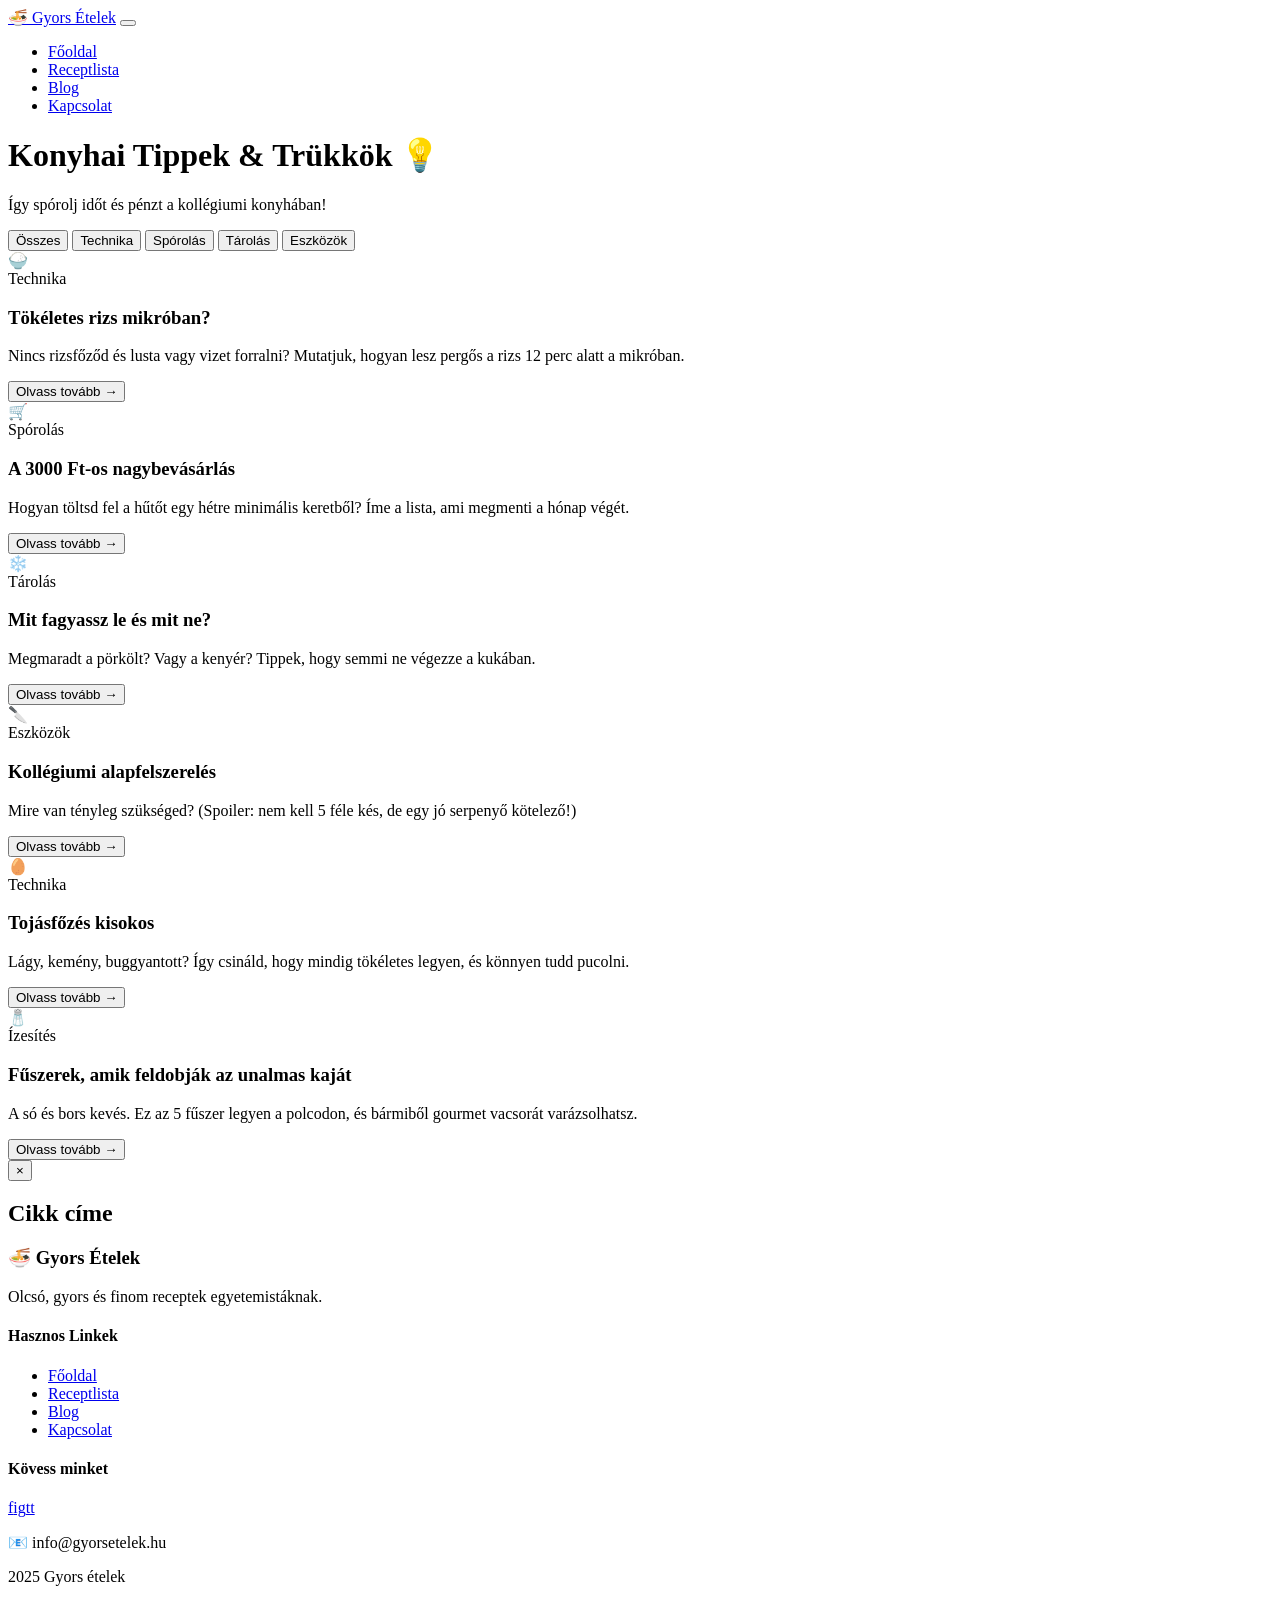
==== blog.html @ d2eace63 "Add files via upload" ====
<!DOCTYPE html>
<html lang="hu">
<head>
    <meta charset="UTF-8">
    <meta name="viewport" content="width=device-width, initial-scale=1.0">
    <meta name="author" content="Dányi Ádám">
    <meta name="description" content="Konyhai tippek, trükkök és spórolási tanácsok egyetemistáknak. Így főzz olcsón és okosan a kollégiumi konyhában!">
    <title>Főzési Tippek & Trükkök - Gyors Ételek</title>
    
<link rel="preconnect" href="https://fonts.googleapis.com">
<link rel="preconnect" href="https://fonts.gstatic.com" crossorigin>
<link href="https://fonts.googleapis.com/css2?family=Bitcount+Grid+Double+Ink:wght@100..900&family=Poppins:ital,wght@0,100;0,200;0,300;0,400;0,500;0,600;0,700;0,800;0,900;1,100;1,200;1,300;1,400;1,500;1,600;1,700;1,800;1,900&family=Roboto+Mono:ital,wght@0,100..700;1,100..700&display=swap" rel="stylesheet">
    <link rel="stylesheet" href="css/style.css">
    <link rel="icon" href="img/favicon.svg" type="image/svg+xml">

    <script src="js/blog.js" defer></script>
    <script src="js/main.js" defer></script>
</head>
<body>

    <nav>
        <div class="nav-container">
            <a href="index.html" class="logo">🍜 Gyors Ételek</a>
            <button class="menu-toggle" id="mobile-menu">
                <span class="bar"></span>
                <span class="bar"></span>
                <span class="bar"></span>
            </button>
            <ul class="nav-links" id="navLinks">
                <li><a href="index.html">Főoldal</a></li>
                <li><a href="receptek.html">Receptlista</a></li>
                <li><a href="blog.html" class="active">Blog</a></li>
                <li><a href="kapcsolat.html">Kapcsolat</a></li>
            </ul>
        </div>
    </nav>

    <main>
        <header>
            <div class="page-header">
                <h1>Konyhai Tippek & Trükkök 💡</h1>
                <p>Így spórolj időt és pénzt a kollégiumi konyhában!</p>
            </div>
        </header>

        <div class="filter-container">
            <button class="filter-btn active" data-filter="all">Összes</button>
            <button class="filter-btn" data-filter="technika">Technika</button>
            <button class="filter-btn" data-filter="sporolas">Spórolás</button>
            <button class="filter-btn" data-filter="tarolas">Tárolás</button>
            <button class="filter-btn" data-filter="eszkoz">Eszközök</button>
        </div>

        <div class="blog-section">
            <div class="recipe-grid"> 
                
                <article class="blog-card" data-category="technika" data-id="rizs">
                    <div class="blog-image">🍚</div>
                    <div class="blog-content">
                        <span class="blog-tag technika">Technika</span>
                        <h3>Tökéletes rizs mikróban?</h3>
                        <p>Nincs rizsfőződ és lusta vagy vizet forralni? Mutatjuk, hogyan lesz pergős a rizs 12 perc alatt a mikróban.</p>
                        <button class="read-more">Olvass tovább &rarr;</button>
                    </div>
                </article>

                <article class="blog-card" data-category="sporolas" data-id="bevasarlas">
                    <div class="blog-image">🛒</div>
                    <div class="blog-content">
                        <span class="blog-tag sporolas">Spórolás</span>
                        <h3>A 3000 Ft-os nagybevásárlás</h3>
                        <p>Hogyan töltsd fel a hűtőt egy hétre minimális keretből? Íme a lista, ami megmenti a hónap végét.</p>
                        <button class="read-more">Olvass tovább &rarr;</button>
                    </div>
                </article>

                <article class="blog-card" data-category="tarolas" data-id="fagyasztas">
                    <div class="blog-image">❄️</div>
                    <div class="blog-content">
                        <span class="blog-tag tarolas">Tárolás</span>
                        <h3>Mit fagyassz le és mit ne?</h3>
                        <p>Megmaradt a pörkölt? Vagy a kenyér? Tippek, hogy semmi ne végezze a kukában.</p>
                        <button class="read-more">Olvass tovább &rarr;</button>
                    </div>
                </article>

                <article class="blog-card" data-category="eszkoz" data-id="eszkozok">
                    <div class="blog-image">🔪</div>
                    <div class="blog-content">
                        <span class="blog-tag eszkoz">Eszközök</span>
                        <h3>Kollégiumi alapfelszerelés</h3>
                        <p>Mire van tényleg szükséged? (Spoiler: nem kell 5 féle kés, de egy jó serpenyő kötelező!)</p>
                        <button class="read-more">Olvass tovább &rarr;</button>
                    </div>
                </article>

                <article class="blog-card" data-category="technika" data-id="tojas">
                    <div class="blog-image">🥚</div>
                    <div class="blog-content">
                        <span class="blog-tag technika">Technika</span>
                        <h3>Tojásfőzés kisokos</h3>
                        <p>Lágy, kemény, buggyantott? Így csináld, hogy mindig tökéletes legyen, és könnyen tudd pucolni.</p>
                        <button class="read-more">Olvass tovább &rarr;</button>
                    </div>
                </article>

                <article class="blog-card" data-category="technika" data-id="fuszerek">
                    <div class="blog-image">🧂</div>
                    <div class="blog-content">
                        <span class="blog-tag technika">Ízesítés</span>
                        <h3>Fűszerek, amik feldobják az unalmas kaját</h3>
                        <p>A só és bors kevés. Ez az 5 fűszer legyen a polcodon, és bármiből gourmet vacsorát varázsolhatsz.</p>
                        <button class="read-more">Olvass tovább &rarr;</button>
                    </div>
                </article>

            </div>
        </div>

        <div id="blog-modal" class="modal-overlay">
            <div class="modal-content blog-modal-content">
                <button class="modal-close">&times;</button>
                <div class="blog-modal-header">
                    <div id="modal-icon" class="blog-modal-icon"></div>
                    <div>
                        <span id="modal-tag" class="blog-tag"></span>
                        <h2 id="modal-title">Cikk címe</h2>
                    </div>
                </div>
                <div class="modal-body blog-text" id="modal-body">
                    </div>
            </div>
        </div>

    </main>

    <footer>
        <div class="footer-container">
            <div class="footer-col">
                <h3>🍜 Gyors Ételek</h3>
                <p>Olcsó, gyors és finom receptek egyetemistáknak.</p>
            </div>
            <div class="footer-col">
                <h4>Hasznos Linkek</h4>
                <ul>
                    <li><a href="index.html">Főoldal</a></li>
                    <li><a href="receptek.html">Receptlista</a></li>
                    <li><a href="blog.html">Blog</a></li>
                    <li><a href="kapcsolat.html">Kapcsolat</a></li>
                </ul>
            </div>
            <div class="footer-col">
                <h4>Kövess minket</h4>
                <div class="social-links">
                    <a href="#">f</a><a href="#">ig</a><a href="#">tt</a>
                </div>
                <p>📧 info@gyorsetelek.hu</p>
            </div>
        </div>
        <div class="footer-bottom">
            <p>2025 Gyors ételek</p>
        </div>
    </footer>

</body>
</html>
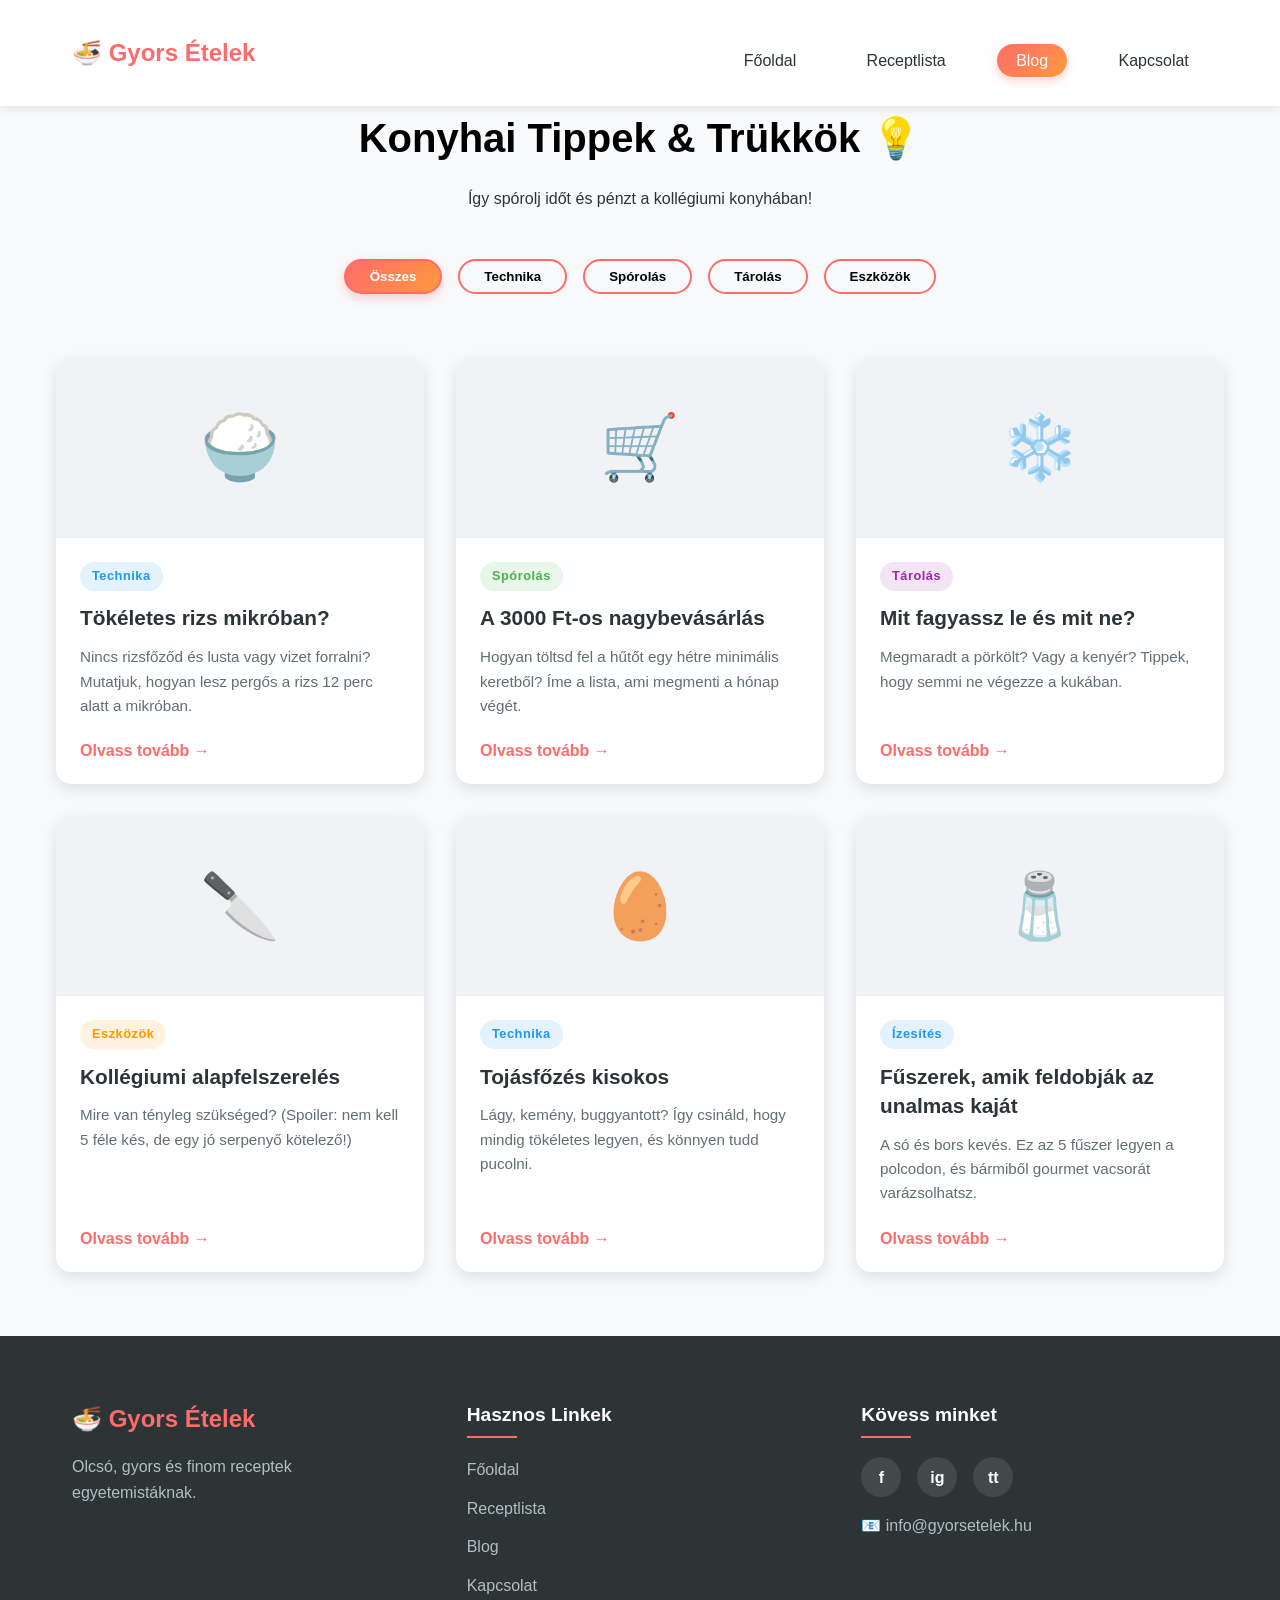
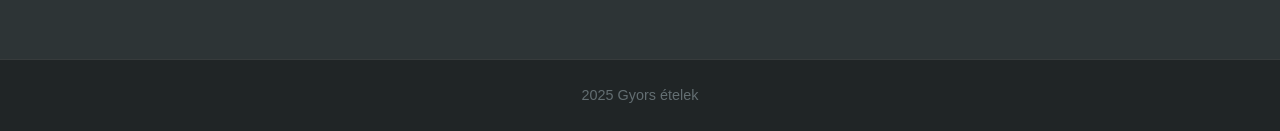
==== commit 4f8654f0: "Update blog.html" ====
--- a/blog.html
+++ b/blog.html
@@ -11,7 +11,7 @@
 <link rel="preconnect" href="https://fonts.gstatic.com" crossorigin>
 <link href="https://fonts.googleapis.com/css2?family=Bitcount+Grid+Double+Ink:wght@100..900&family=Poppins:ital,wght@0,100;0,200;0,300;0,400;0,500;0,600;0,700;0,800;0,900;1,100;1,200;1,300;1,400;1,500;1,600;1,700;1,800;1,900&family=Roboto+Mono:ital,wght@0,100..700;1,100..700&display=swap" rel="stylesheet">
     <link rel="stylesheet" href="css/style.css">
-    <link rel="icon" href="img/favicon.svg" type="image/svg+xml">
+    <link rel="icon" href="img/favicon.png" type="image/svg+xml">
 
     <script src="js/blog.js" defer></script>
     <script src="js/main.js" defer></script>
@@ -163,4 +163,5 @@
     </footer>
 
 </body>
-</html>+
+</html>
--- a/css/style.css
+++ b/css/style.css
@@ -0,0 +1,806 @@
+* {
+    margin: 0;
+    padding: 0;
+    box-sizing: border-box;
+}
+body{
+    font-family: "Poppins",sans-serif;
+    line-height: 1.6;
+    color:#2d3436;
+    background-color: #f8f9fa;
+}
+nav {
+    background: white;
+    box-shadow: 0 2px 10px rgba(0,0,0,0.1);
+    position: relative;
+}
+.nav-container {
+    max-width: 1200px;
+    margin: 0 auto;
+    padding: 1rem 2rem;
+    display: flex;
+    flex-wrap: wrap;
+    align-items: center;
+    justify-content: space-between;
+}
+.logo {
+    font-size: 1.5rem;
+    font-weight: 700;
+    color:  #ff6b6b;
+    text-decoration: none;
+
+}
+.menu-toggle{
+    display: flex;
+    flex-direction: column;
+    justify-content: space-between;
+    width: 30px;
+    height: 21px;
+    background: transparent;
+    border: none;
+    cursor: pointer;
+    padding: 0;
+}
+.menu-toggle .bar {
+    width: 100%;
+    height: 3px;
+    background-color: black;
+    border-radius: 10px;
+    transition: all 0.3s ease;
+}
+.nav-links {
+    width: 100%;
+    display: none;
+    flex-direction: column;
+    gap: 1rem;
+    list-style: none;
+    text-align: center;
+    padding-top: 2rem;
+    padding-bottom: 1rem;
+}
+.nav-links.active {
+    display: flex;
+
+}
+.nav-links a {
+    text-decoration: none;
+    color: #2d3436;
+    font-weight: 500;
+    transition: color 0.3s;
+    padding: 0.5rem 1.2rem;
+    border-radius: 50px;
+
+}
+.nav-links a:hover {
+    color: #ff6b6b;
+    background-color: rgba(255, 107, 107, 0.1)
+;
+}
+
+.nav-links a.active {
+    color:  #ff6b6b;
+    background: linear-gradient(135deg, #ff6b6b, #ff9a3c); 
+    color: white ; 
+    box-shadow: 0 4px 10px rgba(255, 107, 107, 0.3); 
+    transform: translateY(-2px);
+
+}
+.hero {
+    background: linear-gradient(135deg, #ff6b6b 0%, #4ecdc4 100%);
+    color: white;
+    padding: 4rem 1.5rem;
+    text-align: center;
+        }
+
+.hero h1 {
+    font-size: 2rem;
+    margin-bottom: 1rem;
+
+}
+
+.hero p {
+    font-size: 1rem;
+    margin-bottom: 2rem;
+    opacity: 0.9;
+
+
+}
+.hero a {
+    display: inline-block;
+    padding: 1rem 2rem;
+    background: white;
+    color:  #ff6b6b;
+    text-decoration: none;
+    border-radius: 50px;
+    font-weight: 600;
+
+
+        }
+
+.hero a:hover {
+    transform: translateY(-3px);
+    box-shadow: 0 10px 20px rgba(0,0,0,0.2);
+}
+ .features,
+ .recipe-grid {
+    max-width: 1200px;
+    display: flex;
+    flex-wrap: wrap;
+    justify-content: center;
+    gap: 2rem;
+    margin: 4rem auto;
+    padding: 0 1rem;
+}
+
+.feature-card,
+.recipe-card
+
+ {
+    background: white;
+    padding: 2rem;
+    border-radius: 15px;
+    text-align: center;
+    box-shadow: 0 5px 15px rgba(0,0,0,0.1);
+    transition: transform 0.3s, box-shadow 0.3s;
+    flex: 1 1 100%;
+    max-width: 100%; 
+        }
+.feature-card {
+    text-align: center;
+}
+.recipe-card{
+    cursor:pointer;
+}
+.feature-card:hover {
+    transform: translateY(-10px);
+    box-shadow: 0 15px 30px rgba(0,0,0,0.15);
+}
+.recipe-grid a{
+    text-decoration: none;
+    display: contents;
+    color: black;
+}
+.feature-icon {
+    font-size: 3rem;
+    margin-bottom: 1rem;
+}
+
+.feature-card h3 {
+    color: #ff6b6b;
+     margin-bottom: 0.5rem;
+}
+.popular-section {
+    background: white;
+    padding: 4rem 2rem;
+}
+
+.popular-section h2 {
+    text-align: center;
+    font-size: 2.5rem;
+    margin-bottom: 3rem;
+    color: #2d3436;
+}
+
+.recipe-card:hover {
+    transform: translateY(-5px);
+        }
+
+.recipe-image {
+    width: 100%;
+    height: 200px;
+    background: linear-gradient(135deg, #4ecdc4, #ff6b6b);
+    display: flex;
+    align-items: center;
+    justify-content: center;
+    font-size: 4rem;
+        }
+
+.recipe-content {
+    padding: 1.5rem;
+}
+
+.recipe-content h3 {
+    margin-bottom: 0.5rem;
+    color: #2d3436;
+}
+
+.recipe-meta {
+    display: flex;
+    gap: 1rem;
+    margin-top: 1rem;
+    font-size: 0.9rem;
+    color: #636e72;
+    justify-content: center;
+        }
+
+ .recipe-meta span {
+    display: flex;
+    align-items: center;
+    gap: 0.3rem;
+}
+
+@media (min-width: 48em){
+    .nav-container{
+        flex-direction: row;
+        justify-content: space-between;
+    }
+    .nav-links{
+        display: flex;
+        flex-direction: row;
+        width: auto;
+        gap: 2rem;
+    }
+    .menu-toggle{
+        display: none;
+    }
+    .hero h1{
+        font-size: 2.5rem;
+    }
+    .feature-card, 
+    .recipe-card
+    {
+        flex: 0 0 calc((100% - 2rem) / 2);
+        max-width: calc((100% - 2rem) / 2);
+    }
+
+}
+@media (min-width:64em){
+    .hero{
+        padding: 6rem 2rem;
+    }
+    .hero h1{
+        font-size: 3rem;
+        }
+    .feature-card, 
+    .recipe-card
+     {
+        flex: 0 0 calc((100% - 4rem) / 3);
+        max-width: calc((100% - 4rem) / 3);
+    }
+    
+}
+.page-header {
+    text-align: center;
+    margin-bottom: 3rem;
+        }
+
+.page-header h1 {
+    font-size: 2.5rem;
+    color: black;
+    margin-bottom: 1rem;
+}
+.filter-container {
+    display: flex;
+    justify-content: center;
+    gap: 1rem;
+    margin-bottom: 2rem;
+    flex-wrap: wrap;
+}
+.filter-btn {
+    padding: 0.5rem 1.5rem;
+    border: 2px solid #ff6b6b; 
+    background: transparent;
+    border-radius: 50px;
+    font-weight: 600;
+    cursor: pointer;
+    transition: all 0.3s ease;
+}
+.filter-btn:hover {
+    background: rgba(255, 107, 107, 0.1);
+    transform: translateY(-2px);
+}
+
+.filter-btn.active {
+    background: linear-gradient(135deg, #ff6b6b, #ff9a3c);
+    color: white;
+    box-shadow: 0 4px 10px rgba(255, 107, 107, 0.3);
+}
+
+.recipe-card.hide {
+    display: none; 
+}
+
+.modal-overlay {
+    display: none; 
+    position: fixed;
+    top: 0;
+    left: 0;
+    width: 100%;
+    height: 100%;
+    background: rgba(0, 0, 0, 0.7); 
+    z-index: 2000; 
+    justify-content: center;
+    align-items: center;
+    padding: 1rem;
+    opacity: 0;
+    transition: opacity 0.3s ease;
+}
+
+.modal-overlay.open {
+    display: flex;
+    opacity: 1;
+}
+
+.modal-content {
+    background: white;
+    width: 100%;
+    max-width: 600px;
+    border-radius: 20px;
+    padding: 2rem;
+    position: relative;
+    max-height: 90vh; 
+    overflow-y: auto; 
+    box-shadow: 0 10px 30px rgba(0,0,0,0.3);
+
+}
+
+.modal-close {
+    position: absolute;
+    top: 15px;
+    right: 20px;
+    font-size: 2rem;
+    background: none;
+    border: none;
+    cursor: pointer;
+    color: #2d3436;
+}
+
+.modal-content h2 {
+    color: #ff6b6b;
+    margin-bottom: 1.5rem;
+    text-align: center;
+}
+
+
+.calculator-box {
+    background: #636e72;
+    padding: 1rem;
+    border-radius: 10px;
+    margin-bottom: 2rem;
+    text-align: center;
+    border: 2px solid #eee;
+    color: white;
+}
+
+.calc-controls {
+    display: flex;
+    justify-content: center;
+    gap: 10px;
+    margin-top: 0.5rem;
+}
+
+.calc-controls input {
+    width: 60px;
+    text-align: center;
+    font-size: 1.2rem;
+    border: 1px solid #ddd;
+    border-radius: 5px;
+    padding: 5px;
+}
+
+.calc-controls button {
+    background: #4ecdc4;
+    color: white;
+    border: none;
+    width: 35px;
+    height: 35px;
+    border-radius: 50%;
+    font-size: 1.2rem;
+    cursor: pointer;
+    transition: 0.2s;
+}
+
+.calc-controls button:hover {
+    background: #ff6b6b;;
+}
+
+
+.modal-body h3 {
+    margin-bottom: 1rem;
+    border-bottom: 2px solid #ff6b6b;;
+    display: inline-block;
+}
+
+.ingredients-section ul, 
+.steps-section ol {
+    margin-bottom: 2rem;
+    padding-left: 1.5rem;
+}
+
+.ingredients-section li {
+    margin-bottom: 0.5rem;
+    list-style: none; 
+}
+.ingredients-section li::before {
+    content: "🛒 ";
+}
+
+.steps-section li {
+    margin-bottom: 0.8rem;
+}
+
+
+.contact-section {
+    padding: 0 1rem 4rem 1rem;
+    display: flex;
+    justify-content: center;
+}
+
+.form-container {
+    background: white;
+    width: 100%;
+    max-width: 600px;
+    padding: 2.5rem;
+    border-radius: 20px;
+    box-shadow: 0 10px 30px rgba(0,0,0,0.1);
+}
+
+.form-group {
+    margin-bottom: 1.5rem;
+    display: flex;
+    flex-direction: column;
+}
+
+.form-group label {
+    font-weight: 600;
+    margin-bottom: 0.5rem;
+    color: black;
+    font-size: 0.95rem;
+}
+
+
+.form-group input[type="text"],
+.form-group input[type="email"],
+.form-group input[type="tel"],
+.form-group input[type="date"],
+.form-group select,
+.form-group textarea {
+    padding: 0.8rem;
+    border: 2px solid #eee;
+    border-radius: 10px;
+    font-size: 1rem;
+    transition: 0.3s;
+}
+
+.form-group input:focus,
+.form-group select:focus,
+.form-group textarea:focus {
+    outline: none;
+    border-color: #ff6b6b; 
+    background: #fffcfc;
+}
+
+
+.form-group.error input,
+.form-group.error select,
+.form-group.error textarea {
+    border-color: #e74c3c; 
+}
+
+.error-msg {
+    color: #e74c3c;
+    min-height: 1.2em;
+    font-size: 0.8rem;
+    margin-top: 5px;
+    display: block; 
+}
+
+.input-error {
+    border-color: #e74c3c !important;
+    background-color: #fff8f8 !important;
+    animation: shake 0.3s ease-in-out ;} 
+.range-container {
+    display: flex;
+    align-items: center;
+    gap: 15px;
+}
+.range-container output {
+    font-weight: bold;
+    font-size: 1.2rem;
+}
+
+.radio-options {
+    display: flex;
+    gap: 1.5rem;
+}
+.radio-label {
+    font-weight: 400;
+    cursor: pointer;
+}
+
+.checkbox-container {
+    display: flex;
+    align-items: center;
+    gap: 10px;
+    font-weight: 400;
+    cursor: pointer;
+}
+
+
+.submit-btn {
+    width: 100%;
+    padding: 1rem;
+    background: linear-gradient(135deg, #ff6b6b, #4ecdc4);
+    border: none;
+    color: white;
+    font-size: 1.1rem;
+    font-weight: 600;
+    border-radius: 50px;
+    cursor: pointer;
+    transition: transform 0.2s, box-shadow 0.2s;
+    margin-top: 1rem;
+}
+
+.submit-btn:hover {
+    transform: translateY(-3px);
+    box-shadow: 0 5px 15px rgba(255, 107, 107, 0.4);
+}
+
+
+footer {
+    background-color: #2d3436; 
+    color: #f8f9fa; 
+    padding-top: 4rem;
+    margin-top: 4rem;
+}
+
+.footer-container {
+    max-width: 1200px;
+    margin: 0 auto;
+    padding: 0 2rem;
+    display: flex;
+    flex-wrap: wrap;
+    justify-content: space-between;
+    gap: 3rem;
+}
+
+.footer-col {
+    flex: 1;
+    min-width: 250px; 
+}
+
+.footer-col h3 {
+    color: #ff6b6b; 
+    margin-bottom: 1rem;
+    font-size: 1.5rem;
+}
+
+.footer-col h4 {
+    color: white;
+    margin-bottom: 1.2rem;
+    font-size: 1.2rem;
+    position: relative;
+    padding-bottom: 0.5rem;
+}
+
+
+.footer-col h4::after {
+    content: '';
+    position: absolute;
+    left: 0;
+    bottom: 0;
+    width: 50px;
+    height: 2px;
+    background-color: #ff6b6b;
+}
+
+.footer-col p {
+    color: #b2bec3;
+    line-height: 1.6;
+    margin-top: 1rem;
+}
+
+.footer-col ul {
+    list-style: none;
+
+}
+
+.footer-col ul li {
+    margin-bottom: 0.8rem;
+}
+
+.footer-col ul a {
+    color: #b2bec3;
+    text-decoration: none;
+    transition: 0.3s;
+
+}
+
+.footer-col ul a:hover {
+    color: #ff6b6b;
+    padding-left: 5px; 
+}
+
+.social-links {
+    display: flex;
+    gap: 1rem;
+}
+
+.social-links a {
+    display: flex;
+    align-items: center;
+    justify-content: center;
+    width: 40px;
+    height: 40px;
+    background-color: rgba(255, 255, 255, 0.1);
+    color: white;
+    text-decoration: none;
+    border-radius: 50%;
+    font-weight: bold;
+    transition: 0.3s;
+}
+
+.social-links a:hover {
+    background-color: #ff6b6b;
+    transform: translateY(-3px);
+}
+
+
+.footer-bottom {
+    background-color: #202526; 
+    text-align: center;
+    padding: 1.5rem;
+    margin-top: 3rem;
+    border-top: 1px solid rgba(255, 255, 255, 0.1);
+}
+
+.footer-bottom p {
+    color: #636e72;
+    font-size: 0.9rem;
+}
+
+
+.blog-card {
+    background: white;
+    border-radius: 15px;
+    box-shadow: 0 5px 15px rgba(0,0,0,0.1);
+    overflow: hidden;
+    transition: transform 0.3s ease;
+    display: flex;
+    flex-direction: column;
+    flex: 1 1 300px; 
+    max-width: 100%;
+}
+
+.blog-card:hover {
+    transform: translateY(-5px);
+    box-shadow: 0 15px 30px rgba(0,0,0,0.15);
+}
+
+.blog-image {
+    height: 180px;
+    background: #f1f2f6;
+    display: flex;
+    align-items: center;
+    justify-content: center;
+    font-size: 4rem;
+    border-bottom: 1px solid #eee;
+}
+.blog-content {
+    padding: 1.5rem;
+    display: flex;
+    flex-direction: column;
+    flex-grow: 1; 
+}
+
+
+.blog-content h3 {
+    margin: 0.8rem 0;
+    font-size: 1.3rem;
+    color: #2d3436;
+    line-height: 1.4;
+}
+
+.blog-content p {
+    color: #636e72;
+    font-size: 0.95rem;
+    margin-bottom: 1.5rem;
+    flex-grow: 1;
+}
+
+
+.blog-tag {
+    align-self: flex-start;
+    padding: 4px 12px;
+    border-radius: 50px;
+    font-size: 0.8rem;
+    font-weight: 600;
+
+    letter-spacing: 0.5px;
+}
+
+.blog-tag.technika {
+    background-color: #e3f2fd;
+    color: #2196f3;
+}
+
+.blog-tag.sporolas {
+    background-color: #e8f5e9;
+    color: #4caf50;
+}
+
+.blog-tag.tarolas {
+    background-color: #f3e5f5;
+    color: #9c27b0;
+}
+
+.blog-tag.eszkoz {
+    background-color: #fff3e0;
+    color: #ff9800;
+}
+
+
+.blog-modal-content {
+    max-width: 700px; 
+}
+
+.blog-modal-header {
+    display: flex;
+    align-items: center;
+    gap: 1.5rem;
+    margin-bottom: 2rem;
+    border-bottom: 2px solid #f1f2f6;
+    padding-bottom: 1rem;
+}
+
+.blog-modal-icon {
+    font-size: 3.5rem;
+    background: #f8f9fa;
+    width: 80px;
+    height: 80px;
+    display: flex;
+    align-items: center;
+    justify-content: center;
+    border-radius: 50%;
+}
+
+.blog-text h3 {
+    color: #ff6b6b;
+    margin-top: 1.5rem;
+    margin-bottom: 0.5rem;
+}
+
+.blog-text h4 {
+    color: #2d3436;
+    margin-top: 1rem;
+    margin-bottom: 0.5rem;
+}
+
+.blog-text p {
+    color: #636e72;
+    margin-bottom: 1rem;
+    line-height: 1.7;
+}
+
+.blog-text ul, 
+.blog-text ol {
+    margin-left: 1.5rem;
+    margin-bottom: 1.5rem;
+    color: #636e72;
+}
+
+.blog-text li {
+    margin-bottom: 0.5rem;
+}
+
+
+button.read-more {
+    background: none;
+    border: none;
+    cursor: pointer;
+    font-size: 1rem;
+    padding: 0;
+    text-decoration: none;
+    color: #ff6b6b;
+    font-weight: 600;
+    margin-top: auto;
+    display: inline-flex;
+    align-items: center;
+    gap: 5px;
+    transition: 0.3s;
+}
+
+button.read-more:hover {
+    color: #ff9a3c;
+    gap: 8px;
+}
